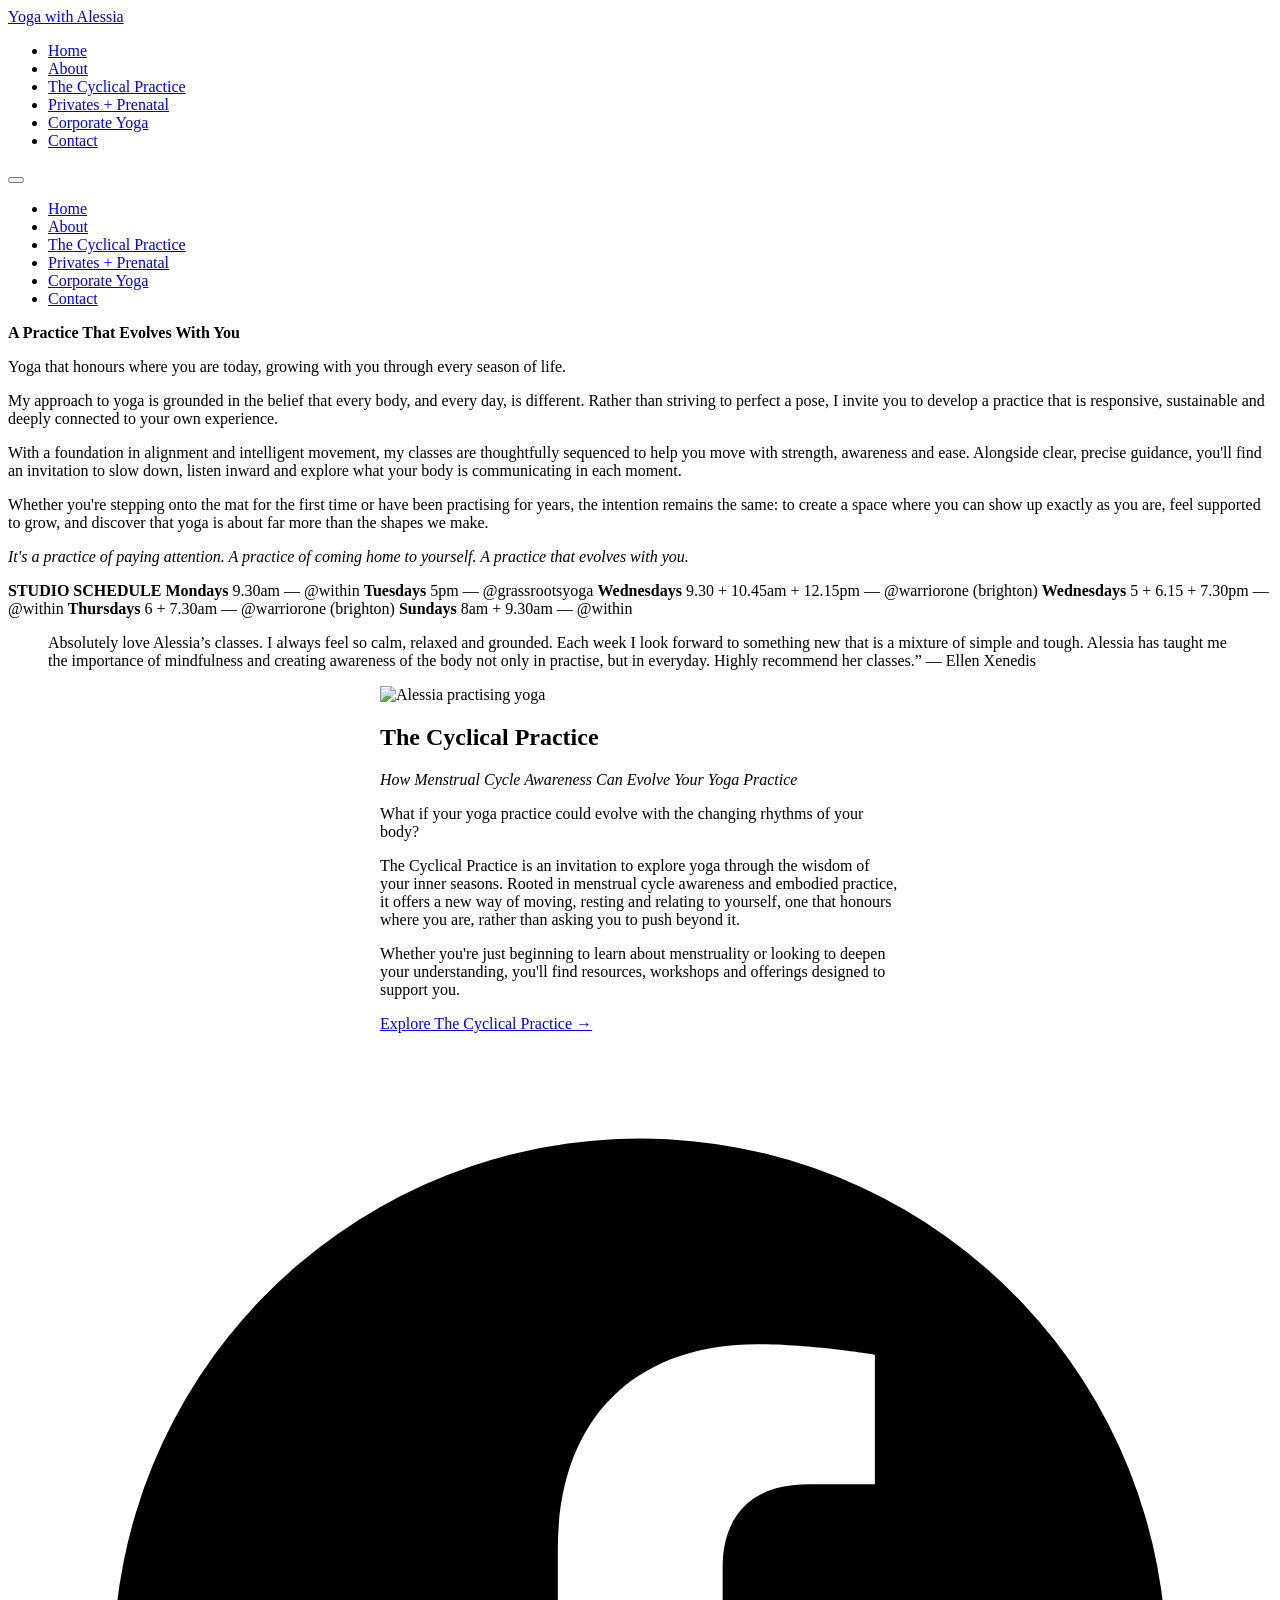
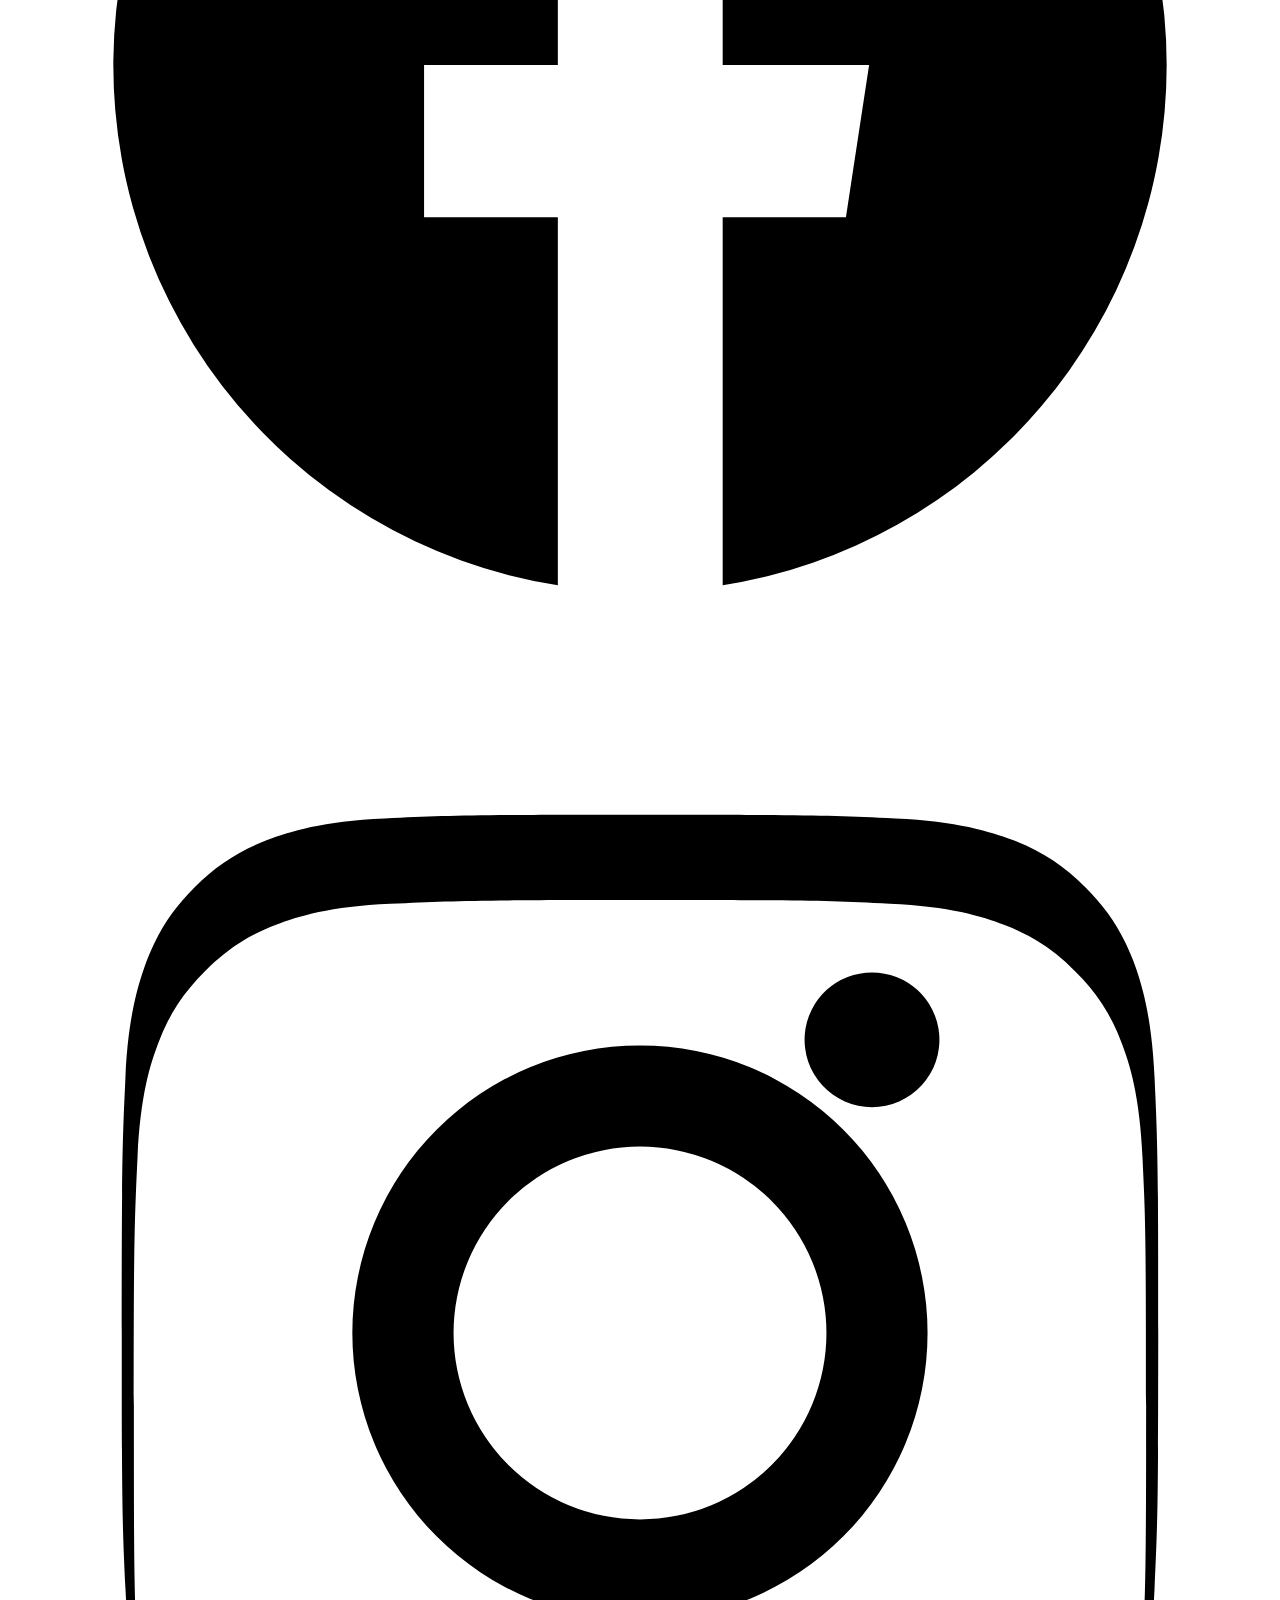
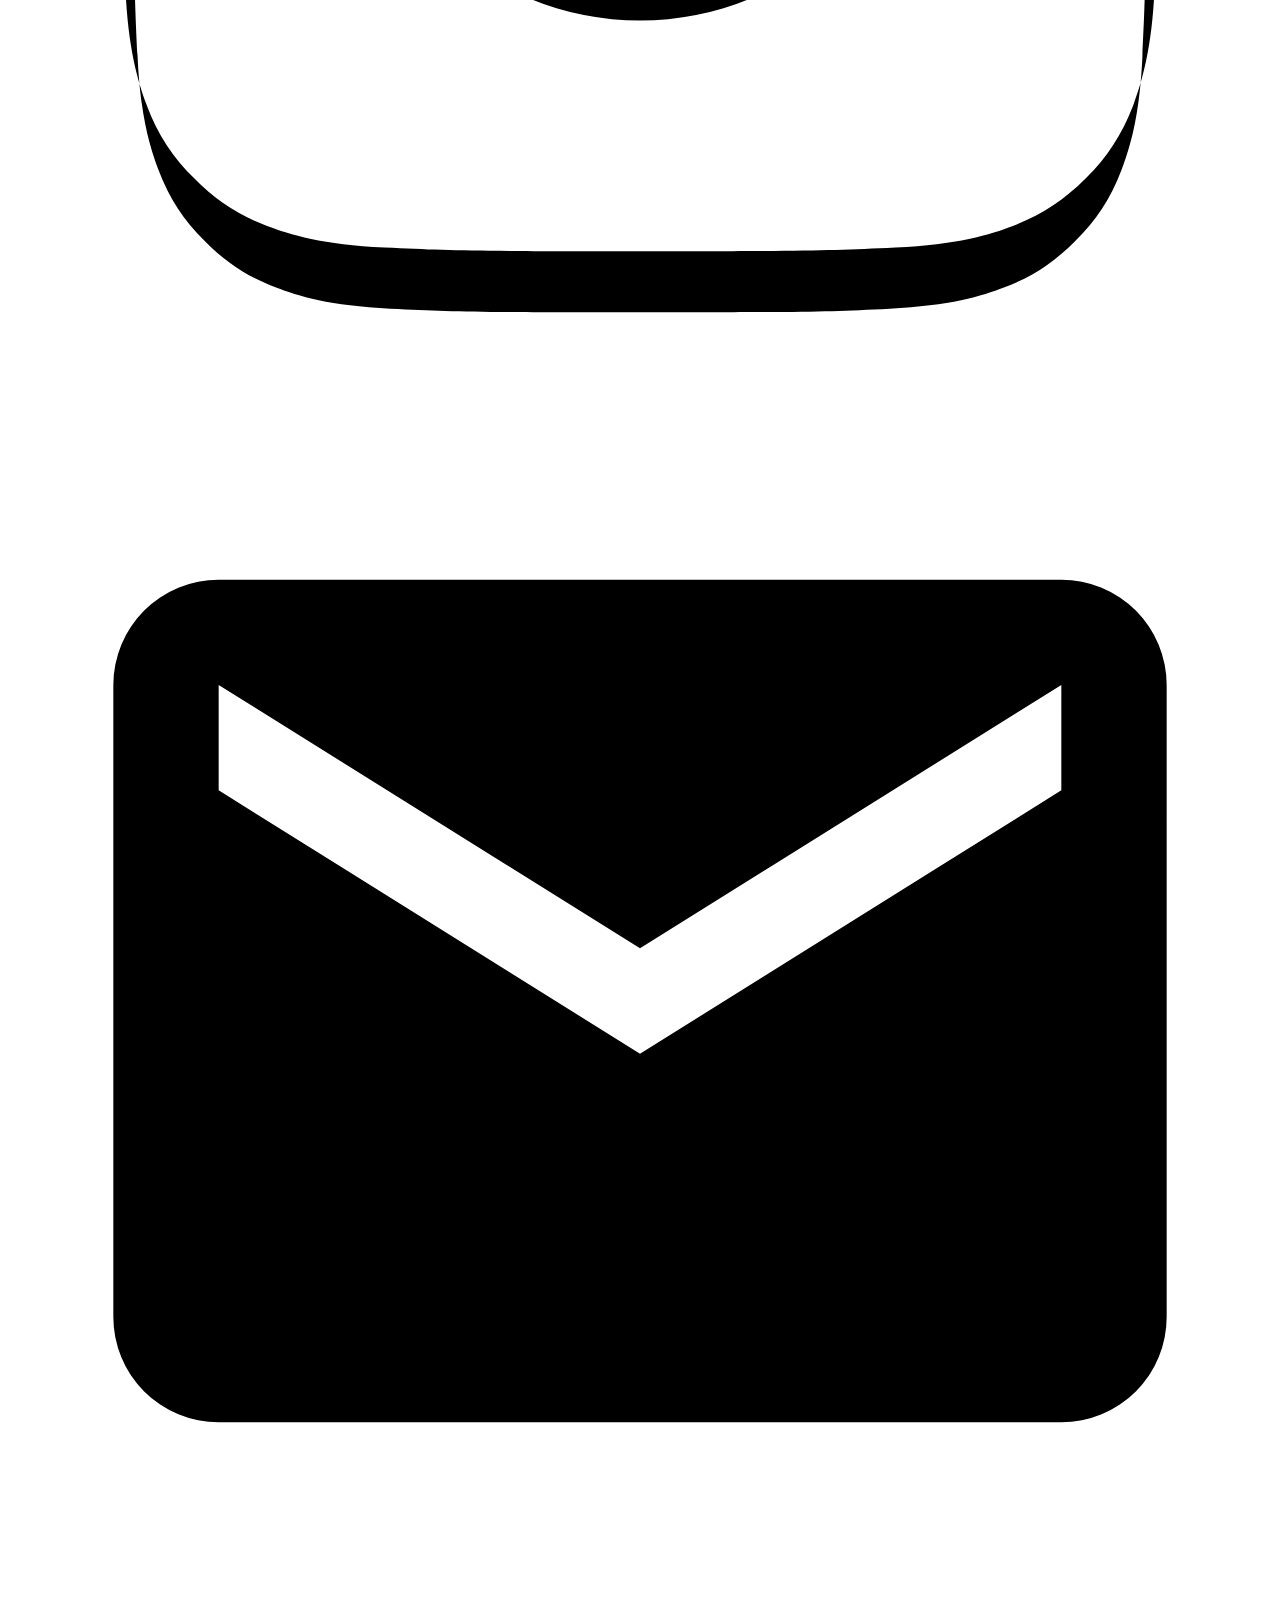
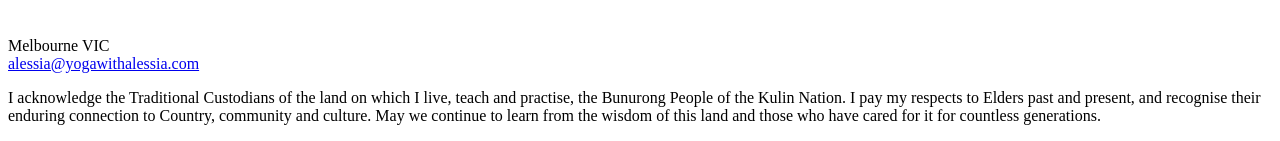
==== index.html @ 1c4454b9 "Update content: menstruality positioning, Cyclical Practice page, land acknowledgment" ====
<!DOCTYPE html>
<html lang="en">
<head>
<meta charset="UTF-8">
<meta name="viewport" content="width=device-width, initial-scale=1.0">
<title>Yoga with Alessia | Yoga Teacher &amp; Menstruality Mentor | Melbourne</title>
<meta name="description" content="Explore Vinyasa, Yin and The Cyclical Practice, helping you cultivate a sustainable, embodied yoga practice that honours where you are today and evolves with every season of life.">
<meta name="keywords" content="yoga melbourne, yoga teacher, menstruality mentor, cyclical practice, yin yoga, vinyasa yoga, menstrual cycle awareness">

<meta property="og:site_name" content="Yoga with Alessia">
<meta property="og:title" content="Yoga Teacher &amp; Menstruality Mentor | Melbourne">
<meta property="og:description" content="Explore Vinyasa, Yin and The Cyclical Practice, helping you cultivate a sustainable, embodied yoga practice that honours where you are today and evolves with every season of life.">
<meta property="og:type" content="website">

<link rel="preconnect" href="https://fonts.googleapis.com">
<link rel="preconnect" href="https://fonts.gstatic.com" crossorigin>
<link href="https://fonts.googleapis.com/css2?family=Catamaran:wght@400;700&family=Crimson+Text:ital,wght@0,400;0,600;1,400&display=swap" rel="stylesheet">

<link rel="stylesheet" href="assets/styles.css">
</head>
<body>

  <header class="site-header">
    <a href="index.html" class="site-title">Yoga with Alessia</a>

    <nav class="nav-desktop" aria-label="Primary">
      <ul>
        <li><a href="index.html">Home</a></li>
        <li><a href="about.html">About</a></li>
        <li><a href="the-cyclical-practice.html">The Cyclical Practice</a></li>
        <li><a href="privates-prenatal.html">Privates + Prenatal</a></li>
        <li><a href="corporate-yoga.html">Corporate Yoga</a></li>
        <li><a href="contact.html">Contact</a></li>
      </ul>
    </nav>

    <button class="nav-toggle" aria-label="Menu" aria-expanded="false" onclick="var m=document.getElementById('navMobile');var o=m.classList.toggle('open');this.setAttribute('aria-expanded',o);">
      <span></span><span></span><span></span>
    </button>

    <div class="nav-mobile" id="navMobile">
      <ul>
        <li><a href="index.html">Home</a></li>
        <li><a href="about.html">About</a></li>
        <li><a href="the-cyclical-practice.html">The Cyclical Practice</a></li>
        <li><a href="privates-prenatal.html">Privates + Prenatal</a></li>
        <li><a href="corporate-yoga.html">Corporate Yoga</a></li>
        <li><a href="contact.html">Contact</a></li>
      </ul>
    </div>
  </header>

  <div id="top" class="hero"></div>

  <!-- Intro headline -->
  <section class="band beige">
    <div class="container">
      <p class="lead"><strong>A Practice That Evolves With You</strong></p>
      <p class="body center text-soft" style="margin-top:14px;">Yoga that honours where you are today, growing with you through every season of life.</p>
    </div>
  </section>

  <!-- Body + schedule -->
  <section class="band cream">
    <div class="container">
      <p class="body center">My approach to yoga is grounded in the belief that every body, and every day, is different. Rather than striving to perfect a pose, I invite you to develop a practice that is responsive, sustainable and deeply connected to your own experience.</p>
      <p class="body center">With a foundation in alignment and intelligent movement, my classes are thoughtfully sequenced to help you move with strength, awareness and ease. Alongside clear, precise guidance, you'll find an invitation to slow down, listen inward and explore what your body is communicating in each moment.</p>
      <p class="body center">Whether you're stepping onto the mat for the first time or have been practising for years, the intention remains the same: to create a space where you can show up exactly as you are, feel supported to grow, and discover that yoga is about far more than the shapes we make.</p>
      <p class="body center"><em>It's a practice of paying attention. A practice of coming home to yourself. A practice that evolves with you.</em></p>

      <div class="schedule" id="schedule">
        <strong>STUDIO SCHEDULE</strong>
        <span class="slot"><b>Mondays</b> 9.30am — @within</span>
        <span class="slot"><b>Tuesdays</b> 5pm — @grassrootsyoga</span>
        <span class="slot"><b>Wednesdays</b> 9.30 + 10.45am + 12.15pm — @warriorone (brighton)</span>
        <span class="slot"><b>Wednesdays</b> 5 + 6.15 + 7.30pm — @within</span>
        <span class="slot"><b>Thursdays</b> 6 + 7.30am — @warriorone (brighton)</span>
        <span class="slot"><b>Sundays</b> 8am + 9.30am — @within</span>
      </div>
    </div>
  </section>

  <!-- Testimonial -->
  <section class="band cream">
    <div class="container" style="display:flex;justify-content:center;">
      <blockquote class="testimonial">
        Absolutely love Alessia&rsquo;s classes. I always feel so calm, relaxed and grounded. Each week I look forward to something new that is a mixture of simple and tough. Alessia has taught me the importance of mindfulness and creating awareness of the body not only in practise, but in everyday. Highly recommend her classes.&rdquo;
        <span class="who">&mdash; Ellen Xenedis</span>
      </blockquote>
    </div>
  </section>

  <!-- The Cyclical Practice -->
  <section class="band beige" id="classes">
    <div class="container">
      <div class="cards" style="grid-template-columns:1fr;max-width:520px;margin:0 auto;">
        <div class="card">
          <img src="assets/alessia-dfd.jpg" alt="Alessia practising yoga">
          <h2>The Cyclical Practice</h2>
          <p style="font-style:italic;margin-bottom:14px;">How Menstrual Cycle Awareness Can Evolve Your Yoga Practice</p>
          <p>What if your yoga practice could evolve with the changing rhythms of your body?</p>
          <p style="margin-top:14px;">The Cyclical Practice is an invitation to explore yoga through the wisdom of your inner seasons. Rooted in menstrual cycle awareness and embodied practice, it offers a new way of moving, resting and relating to yourself, one that honours where you are, rather than asking you to push beyond it.</p>
          <p style="margin-top:14px;">Whether you're just beginning to learn about menstruality or looking to deepen your understanding, you'll find resources, workshops and offerings designed to support you.</p>
          <a class="btn" href="the-cyclical-practice.html">Explore The Cyclical Practice &rarr;</a>
        </div>
      </div>
    </div>
  </section>

  <!-- Footer / contact -->
  <footer class="footer" id="contact">
    <div class="social">
      <a href="https://www.facebook.com/aleyogabjj" target="_blank" rel="noopener" aria-label="Facebook">
        <svg viewBox="0 0 24 24"><path d="M22 12a10 10 0 1 0-11.56 9.88v-6.99H7.9V12h2.54V9.8c0-2.5 1.49-3.89 3.78-3.89 1.09 0 2.24.2 2.24.2v2.46h-1.26c-1.24 0-1.63.77-1.63 1.56V12h2.78l-.44 2.89h-2.34v6.99A10 10 0 0 0 22 12z"/></svg>
      </a>
      <a href="https://instagram.com/aleyogabjj/" target="_blank" rel="noopener" aria-label="Instagram">
        <svg viewBox="0 0 24 24"><path d="M12 2.16c3.2 0 3.58.01 4.85.07 1.17.05 1.8.25 2.23.41.56.22.96.48 1.38.9.42.42.68.82.9 1.38.16.42.36 1.06.41 2.23.06 1.27.07 1.65.07 4.85s-.01 3.58-.07 4.85c-.05 1.17-.25 1.8-.41 2.23-.22.56-.48.96-.9 1.38-.42.42-.82.68-1.38.9-.42.16-1.06.36-2.23.41-1.27.06-1.65.07-4.85.07s-3.58-.01-4.85-.07c-1.17-.05-1.8-.25-2.23-.41a3.7 3.7 0 0 1-1.38-.9 3.7 3.7 0 0 1-.9-1.38c-.16-.42-.36-1.06-.41-2.23C2.17 15.58 2.16 15.2 2.16 12s.01-3.58.07-4.85c.05-1.17.25-1.8.41-2.23.22-.56.48-.96.9-1.38.42-.42.82-.68 1.38-.9.42-.16 1.06-.36 2.23-.41C8.42 2.17 8.8 2.16 12 2.16zm0 1.62c-3.15 0-3.5.01-4.74.07-1.14.05-1.76.24-2.17.4-.55.21-.94.47-1.35.88-.41.41-.67.8-.88 1.35-.16.41-.35 1.03-.4 2.17-.06 1.24-.07 1.59-.07 4.74s.01 3.5.07 4.74c.05 1.14.24 1.76.4 2.17.21.55.47.94.88 1.35.41.41.8.67 1.35.88.41.16 1.03.35 2.17.4 1.24.06 1.59.07 4.74.07s3.5-.01 4.74-.07c1.14-.05 1.76-.24 2.17-.4.55-.21.94-.47 1.35-.88.41-.41.67-.8.88-1.35.16-.41.35-1.03.4-2.17.06-1.24.07-1.59.07-4.74s-.01-3.5-.07-4.74c-.05-1.14-.24-1.76-.4-2.17a3.6 3.6 0 0 0-.88-1.35 3.6 3.6 0 0 0-1.35-.88c-.41-.16-1.03-.35-2.17-.4-1.24-.06-1.59-.07-4.74-.07zm0 2.76a5.46 5.46 0 1 0 0 10.92 5.46 5.46 0 0 0 0-10.92zm0 9a3.54 3.54 0 1 1 0-7.08 3.54 3.54 0 0 1 0 7.08zm5.68-9.22a1.28 1.28 0 1 1-2.55 0 1.28 1.28 0 0 1 2.55 0z"/></svg>
      </a>
      <a href="mailto:alessia@yogawithalessia.com" aria-label="Email">
        <svg viewBox="0 0 24 24"><path d="M20 4H4a2 2 0 0 0-2 2v12a2 2 0 0 0 2 2h16a2 2 0 0 0 2-2V6a2 2 0 0 0-2-2zm0 4-8 5-8-5V6l8 5 8-5z"/></svg>
      </a>
    </div>
    <div class="place">
      Melbourne VIC<br>
      <a href="mailto:alessia@yogawithalessia.com">alessia@yogawithalessia.com</a>
    </div>
    <p class="acknowledgment">I acknowledge the Traditional Custodians of the land on which I live, teach and practise, the Bunurong People of the Kulin Nation. I pay my respects to Elders past and present, and recognise their enduring connection to Country, community and culture. May we continue to learn from the wisdom of this land and those who have cared for it for countless generations.</p>
  </footer>

  <script>
    // Renders the studio schedule from assets/schedule.json (edited via the CMS).
    // If the file can't be loaded, the static fallback inside #schedule stays visible.
    (function () {
      function esc(s) {
        return String(s == null ? "" : s)
          .replace(/&/g, "&amp;").replace(/</g, "&lt;").replace(/>/g, "&gt;");
      }
      fetch("assets/schedule.json", { cache: "no-store" })
        .then(function (r) { return r.json(); })
        .then(function (d) {
          var el = document.getElementById("schedule");
          if (!el || !d || !Array.isArray(d.slots)) return;
          var html = "<strong>" + esc(d.title || "STUDIO SCHEDULE") + "</strong>";
          d.slots.forEach(function (s) {
            html += '<span class="slot"><b>' + esc(s.day) + "</b> " +
                    esc(s.time) + " — " + esc(s.studio) + "</span>";
          });
          el.innerHTML = html;
        })
        .catch(function () { /* keep the static fallback */ });
    })();
  </script>
</body>
</html>
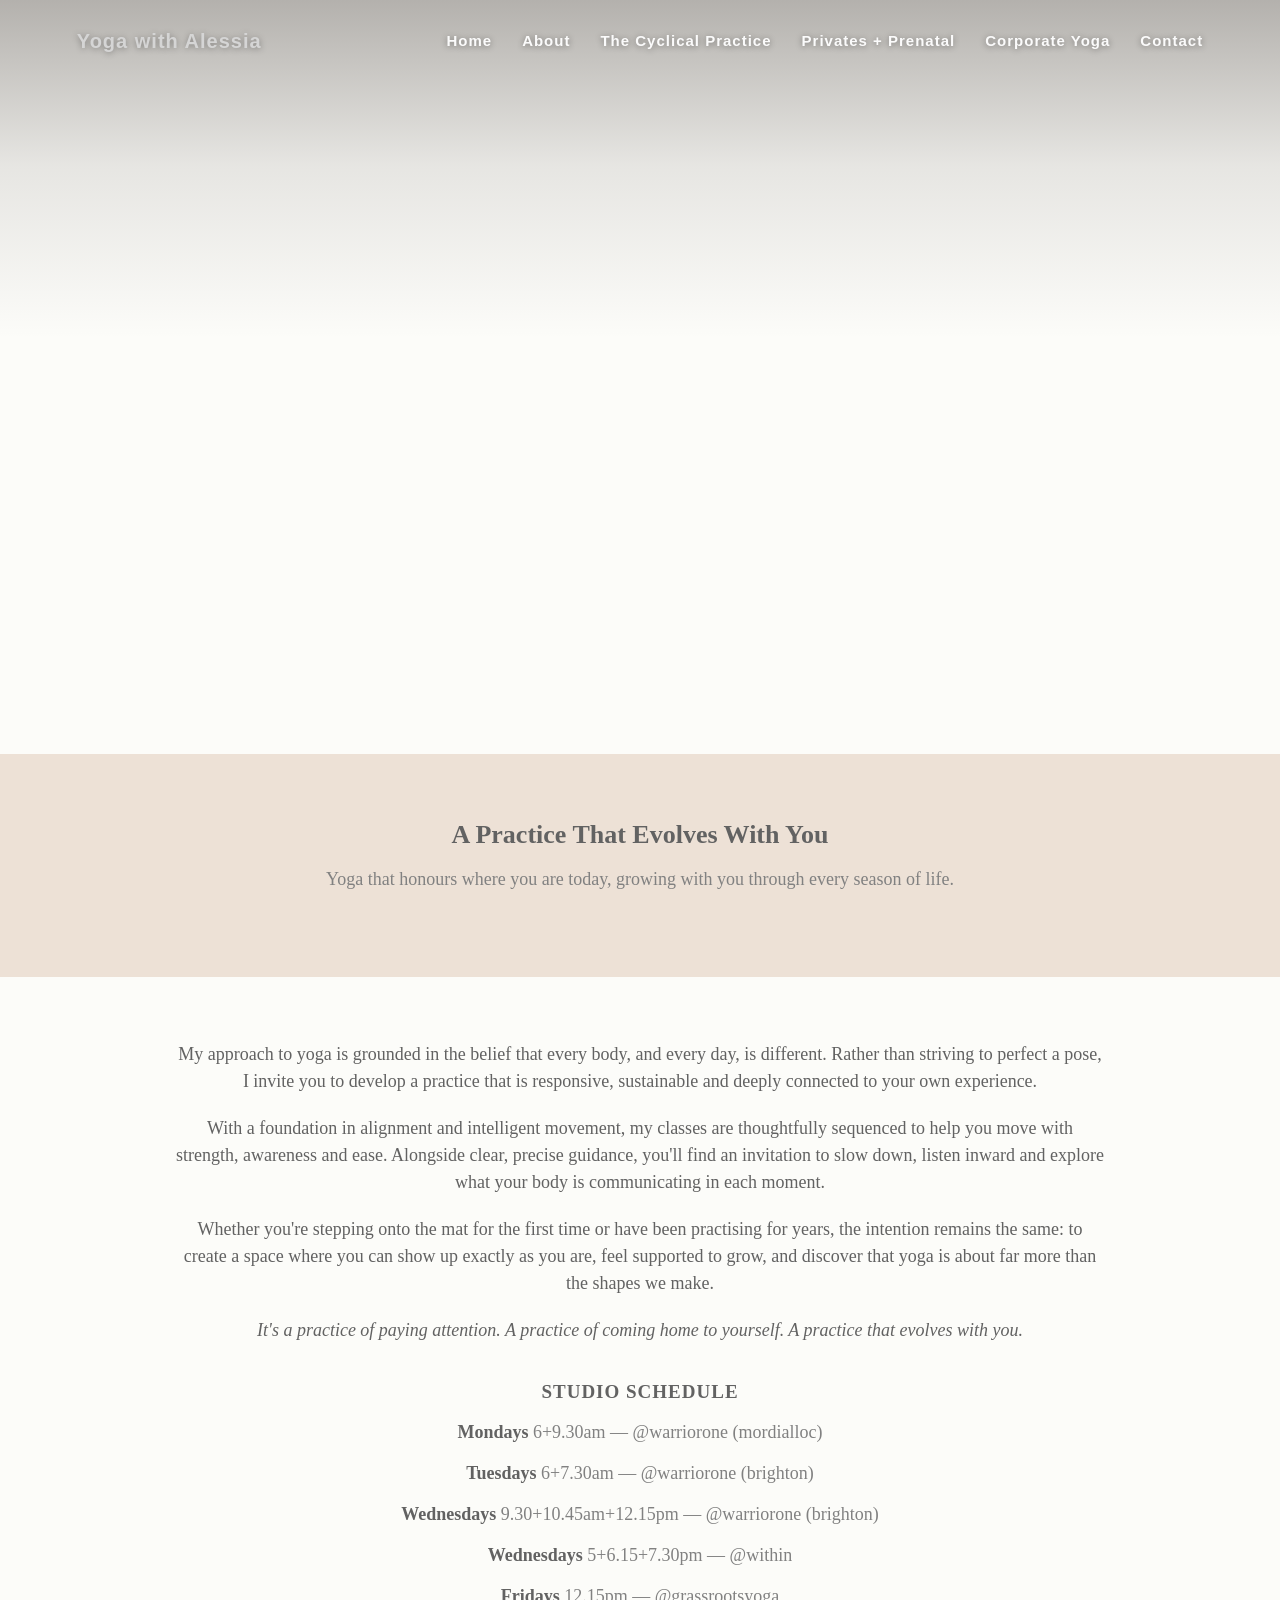
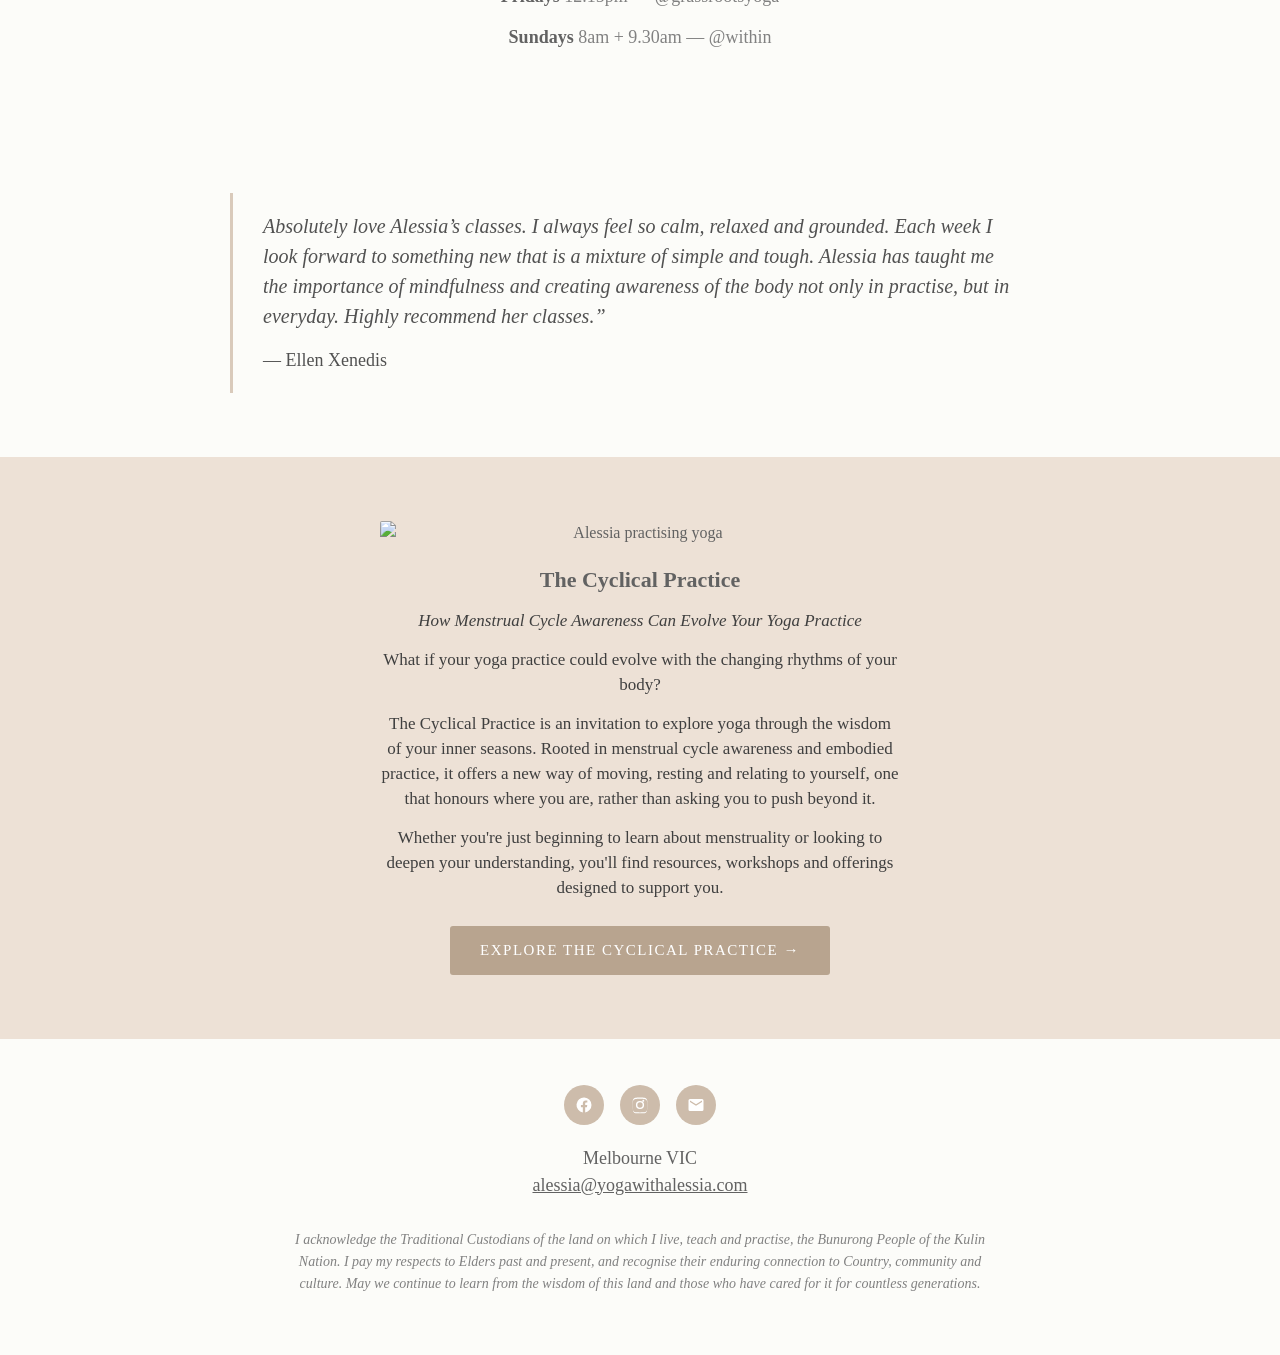
==== commit 49dac50a: "Add files via upload" ====
--- a/index.html
+++ b/index.html
@@ -150,5 +150,25 @@
         .catch(function () { /* keep the static fallback */ });
     })();
   </script>
+  <script>
+    // Renders the hero photo from assets/hero.json (edited via the CMS).
+    // If the file can't load, the CSS default (assets/hero.jpg) stays visible.
+    // NOTE: gradient below mirrors .hero in assets/styles.css — keep in sync.
+    (function () {
+      fetch("assets/hero.json", { cache: "no-store" })
+        .then(function (r) { return r.json(); })
+        .then(function (d) {
+          var el = document.querySelector(".hero");
+          if (!el || !d || !d.src) return;
+          var src = String(d.src).replace(/["'()\s]/g, "");
+          el.style.backgroundImage =
+            "linear-gradient(180deg,rgba(40,32,26,.34) 0%,rgba(40,32,26,.10) 22%,rgba(40,32,26,0) 45%), url(" + src + ")";
+          var h = /^\d{1,3}%$/.test(d.focus_h || "") ? d.focus_h : "50%";
+          var v = /^\d{1,3}%$/.test(d.focus_v || "") ? d.focus_v : "30%";
+          el.style.backgroundPosition = h + " " + v;
+        })
+        .catch(function () { /* keep CSS fallback */ });
+    })();
+  </script>
 </body>
 </html>
--- a/assets/styles.css
+++ b/assets/styles.css
@@ -0,0 +1,434 @@
+  :root{
+    --beige:#ede1d6;
+    --cream:#fcfcf9;
+    --text:#626262;
+    --text-soft:#818181;
+    --text-grey:#515151;
+    --text-card:#3f3f3f;
+    --title:#d5d5d5;
+    --rule:#d9cabb;
+  }
+
+  *{box-sizing:border-box;}
+  html{scroll-behavior:smooth;}
+  body{
+    margin:0;
+    font-family:"Crimson Text",Georgia,serif;
+    color:var(--text);
+    background:var(--cream);
+    line-height:1.5;
+    -webkit-font-smoothing:antialiased;
+  }
+  a{color:inherit;}
+
+  /* ---------- Header / nav (overlays hero) ---------- */
+  .site-header{
+    position:absolute;
+    top:0;left:0;right:0;z-index:20;
+    display:flex;
+    align-items:center;
+    justify-content:space-between;
+    padding:26px 6vw;
+  }
+  .site-title{
+    font-family:"Catamaran",sans-serif;
+    font-weight:700;
+    font-size:20px;
+    letter-spacing:1px;
+    color:var(--title);
+    text-shadow:0 1px 6px rgba(0,0,0,.35);
+    text-decoration:none;
+  }
+  .nav-desktop ul{
+    list-style:none;
+    margin:0;padding:0;
+    display:flex;
+    gap:30px;
+  }
+  .nav-desktop a{
+    font-family:"Catamaran",sans-serif;
+    font-weight:700;
+    font-size:15px;
+    letter-spacing:1px;
+    color:#fff;
+    text-decoration:none;
+    text-shadow:0 1px 6px rgba(0,0,0,.4);
+    opacity:.95;
+    transition:opacity .2s;
+  }
+  .nav-desktop a:hover{opacity:.65;}
+
+  .nav-toggle{display:none;background:none;border:0;cursor:pointer;padding:8px;}
+  .nav-toggle span{display:block;width:26px;height:2px;background:#fff;margin:5px 0;box-shadow:0 1px 4px rgba(0,0,0,.4);}
+
+  .nav-mobile{
+    display:none;
+    position:absolute;
+    top:100%;right:6vw;
+    background:rgba(42,42,42,.96);
+    border-radius:6px;
+    padding:10px 0;
+    min-width:210px;
+  }
+  .nav-mobile.open{display:block;}
+  .nav-mobile ul{list-style:none;margin:0;padding:0;}
+  .nav-mobile a{
+    display:block;
+    font-family:"Catamaran",sans-serif;
+    font-weight:700;
+    font-size:15px;
+    letter-spacing:1px;
+    color:#fff;
+    text-decoration:none;
+    padding:11px 22px;
+  }
+  .nav-mobile a:hover{background:rgba(255,255,255,.08);}
+
+  /* ---------- Hero ---------- */
+  .hero{
+    position:relative;
+    min-height:754px;
+    background-image:
+      linear-gradient(180deg,rgba(40,32,26,.34) 0%,rgba(40,32,26,.10) 22%,rgba(40,32,26,0) 45%),
+      url(hero.jpg);
+    background-size:cover;
+    background-position:50% 50%;
+    background-repeat:no-repeat;
+  }
+
+  /* ---------- Sections ---------- */
+  section{padding:0;}
+  .band{padding:64px 0;}
+  .band.beige{background:var(--beige);}
+  .band.cream{background:var(--cream);}
+  .container{
+    max-width:980px;
+    margin:0 auto;
+    padding:0 24px;
+  }
+  .center{text-align:center;}
+
+  .lead{
+    font-size:26px;
+    line-height:34px;
+    color:var(--text);
+    text-align:center;
+    margin:0;
+  }
+
+  p.body, .body{
+    font-size:18px;
+    line-height:27px;
+    margin:0 0 20px;
+  }
+  .text-soft{color:var(--text-soft);}
+
+  h2.title{
+    font-size:24px;
+    line-height:30px;
+    font-weight:600;
+    color:var(--text);
+    margin:0 0 18px;
+    letter-spacing:.5px;
+  }
+
+  /* Schedule */
+  .schedule{
+    text-align:center;
+    font-size:18px;
+    line-height:27px;
+    color:var(--text-soft);
+    margin:34px 0 0;
+  }
+  .schedule strong{
+    display:block;
+    color:var(--text);
+    letter-spacing:1px;
+    margin-bottom:14px;
+    font-size:19px;
+  }
+  .schedule .slot{display:block;margin-bottom:14px;}
+  .schedule .slot b{font-weight:600;color:var(--text);}
+
+  /* Qualifications */
+  .quals{font-size:18px;line-height:27px;color:var(--text);}
+  .quals h3{
+    font-size:18px;
+    font-weight:600;
+    margin:22px 0 4px;
+    color:var(--text);
+  }
+  .quals h3:first-child{margin-top:0;}
+  .quals ul{margin:6px 0 0;padding-left:22px;}
+  .quals li{margin:3px 0;}
+
+  /* Buttons */
+  .btn{
+    display:inline-block;
+    font-family:"Crimson Text",serif;
+    font-size:15px;
+    letter-spacing:1.5px;
+    text-transform:uppercase;
+    color:#fff;
+    background:#b8a48f;
+    border:0;
+    padding:13px 30px;
+    border-radius:3px;
+    text-decoration:none;
+    margin-top:26px;
+    transition:background .2s;
+  }
+  .btn:hover{background:#a48e76;}
+  .btn-wrap{text-align:center;}
+
+  /* Testimonial */
+  blockquote.testimonial{
+    margin:0;
+    padding:18px 30px;
+    border-left:3px solid var(--rule);
+    font-size:20px;
+    line-height:30px;
+    font-style:italic;
+    color:var(--text-grey);
+    max-width:820px;
+  }
+  blockquote.testimonial .who{
+    display:block;
+    margin-top:14px;
+    font-style:normal;
+    font-size:18px;
+  }
+
+  /* Three cards */
+  .cards{
+    display:grid;
+    grid-template-columns:repeat(3,1fr);
+    gap:34px;
+  }
+  .card{text-align:center;}
+  .card img{
+    width:100%;
+    height:auto;
+    display:block;
+    border-radius:2px;
+    margin-bottom:18px;
+  }
+  .card h2{
+    font-size:22px;
+    font-weight:600;
+    color:var(--text);
+    margin:0 0 12px;
+  }
+  .card p{
+    font-size:17px;
+    line-height:25px;
+    color:var(--text-card);
+    margin:0;
+  }
+
+  /* Footer */
+  .footer{
+    background:var(--cream);
+    text-align:center;
+    padding:46px 24px 60px;
+  }
+  .social{
+    display:flex;
+    justify-content:center;
+    gap:16px;
+    margin-bottom:20px;
+  }
+  .social a{
+    width:40px;height:40px;
+    border-radius:50%;
+    background:#cdbcab;
+    display:flex;align-items:center;justify-content:center;
+    color:#fff;
+    text-decoration:none;
+    transition:background .2s;
+  }
+  .social a:hover{background:#b8a48f;}
+  .social svg{width:18px;height:18px;fill:currentColor;}
+  .footer .place{
+    font-size:18px;
+    line-height:27px;
+    color:var(--text);
+  }
+  .footer .place a{color:var(--text);}
+
+  /* Missing-image note (remove once hero is restored) */
+  .hero-note{
+    position:absolute;
+    left:50%;bottom:26px;
+    transform:translateX(-50%);
+    background:rgba(255,255,255,.82);
+    color:#6b5a48;
+    font-family:"Catamaran",sans-serif;
+    font-size:12px;
+    letter-spacing:.4px;
+    padding:7px 14px;
+    border-radius:20px;
+    z-index:5;
+  }
+
+  /* ---------- Responsive ---------- */
+  @media (max-width:860px){
+    .cards{grid-template-columns:1fr;gap:46px;max-width:430px;margin:0 auto;}
+    .lead{font-size:23px;line-height:31px;}
+  }
+  @media (max-width:680px){
+    .nav-desktop{display:none;}
+    .nav-toggle{display:block;}
+    .hero{min-height:520px;background-position:70% 18%;}
+    .band{padding:50px 0;}
+  }
+
+  /* ============ Shared sub-page components ============ */
+
+  /* Sub-page banner (header photo not captured in archive — warm placeholder) */
+  .page-banner{
+    position:relative;
+    min-height:360px;
+    display:flex;
+    align-items:center;
+    justify-content:center;
+    text-align:center;
+    background-image:
+      linear-gradient(180deg,rgba(40,32,26,.34) 0%,rgba(40,32,26,.12) 30%,rgba(40,32,26,.18) 100%),
+      radial-gradient(120% 120% at 50% 30%,#cdb9a6 0%,#b79e87 50%,#9c8369 100%);
+    background-size:cover;
+    background-position:50% 50%;
+  }
+  .page-banner h1{
+    font-family:"Catamaran",sans-serif;
+    font-weight:700;
+    letter-spacing:1px;
+    color:#fff;
+    font-size:34px;
+    margin:0;
+    padding:90px 24px 0;
+    text-shadow:0 2px 10px rgba(0,0,0,.35);
+  }
+  @media (max-width:680px){
+    .page-banner{min-height:280px;}
+    .page-banner h1{font-size:26px;}
+  }
+
+  /* Generic single image inside a band */
+  .band-img{display:block;max-width:100%;height:auto;margin:8px auto 0;border-radius:2px;}
+  .band-img.framed{max-width:560px;}
+
+  /* Intro line used at top of sub-pages */
+  .intro-line{
+    font-size:24px;
+    line-height:32px;
+    text-align:center;
+    color:var(--text);
+    margin:0;
+  }
+
+  /* Rates / info blocks */
+  .info-block{font-size:18px;line-height:28px;color:var(--text);}
+  .info-block h2.title{margin-top:0;}
+  .rate-line{font-size:18px;line-height:30px;color:var(--text);text-align:center;}
+  .rate-line strong{color:var(--text);}
+  .note{font-size:15px;color:var(--text-soft);font-style:italic;}
+
+  /* Testimonials list (multiple quotes stacked) */
+  .quotes{display:flex;flex-direction:column;gap:26px;max-width:760px;margin:0 auto;}
+  .quotes blockquote{
+    margin:0;padding:16px 26px;
+    border-left:3px solid var(--rule);
+    font-size:18px;line-height:28px;font-style:italic;color:var(--text-grey);
+  }
+  .quotes blockquote .who{display:block;margin-top:10px;font-style:normal;font-size:16px;color:var(--text-soft);}
+
+  /* Masonry-ish gallery */
+  .gallery{
+    column-count:3;
+    column-gap:14px;
+    max-width:1000px;
+    margin:0 auto;
+  }
+  .gallery img{
+    width:100%;
+    display:block;
+    margin:0 0 14px;
+    border-radius:2px;
+    break-inside:avoid;
+  }
+  @media (max-width:820px){.gallery{column-count:2;}}
+  @media (max-width:520px){.gallery{column-count:1;max-width:420px;}}
+
+  /* Client logos */
+  .logos{
+    display:flex;flex-wrap:wrap;align-items:center;justify-content:center;
+    gap:46px;margin-top:24px;
+  }
+  .logos img{height:64px;width:auto;opacity:.78;filter:grayscale(100%);transition:opacity .2s,filter .2s;}
+  .logos img:hover{opacity:1;filter:grayscale(0);}
+
+  /* Contact form */
+  .form{max-width:560px;margin:0 auto;text-align:left;}
+  .form label{
+    display:block;
+    font-family:"Catamaran",sans-serif;
+    font-size:13px;letter-spacing:1px;text-transform:uppercase;
+    color:var(--text-soft);
+    margin:18px 0 6px;
+  }
+  .form input,.form textarea{
+    width:100%;
+    font-family:"Crimson Text",serif;
+    font-size:17px;
+    color:var(--text);
+    background:#fff;
+    border:1px solid #ddd2c5;
+    border-radius:3px;
+    padding:12px 14px;
+  }
+  .form textarea{min-height:150px;resize:vertical;}
+  .form input:focus,.form textarea:focus{outline:none;border-color:#b8a48f;}
+  .form .btn{border:0;cursor:pointer;margin-top:24px;}
+  .form-status{text-align:center;margin-top:16px;color:var(--text);font-style:italic;}
+
+  /* Two-column info layout */
+  .two-col{
+    display:grid;grid-template-columns:1fr 1fr;gap:40px;align-items:center;
+    max-width:960px;margin:0 auto;
+  }
+  @media (max-width:760px){.two-col{grid-template-columns:1fr;gap:26px;}}
+
+  /* ============ Per-page banner photos ============ */
+  .page-banner.has-photo{
+    background-image:
+      linear-gradient(180deg,rgba(40,32,26,.42) 0%,rgba(40,32,26,.14) 32%,rgba(40,32,26,.22) 100%),
+      var(--banner-img);
+    background-size:cover;
+  }
+  .banner-about   {--banner-img:url(banner-about.jpg);   background-position:50% 32%;}
+  .banner-corporate{--banner-img:url(banner-corporate.jpg);background-position:50% 28%;}
+  .banner-private {--banner-img:url(banner-private.jpg); background-position:50% 42%;}
+  .banner-contact {--banner-img:url(banner-contact.jpg); background-position:50% 46%;}
+
+  /* Select dropdowns + radio/checkbox groups in forms */
+  .form select{
+    width:100%;
+    font-family:"Crimson Text",serif;
+    font-size:17px;color:var(--text);background:#fff;
+    border:1px solid #ddd2c5;border-radius:3px;padding:12px 14px;
+  }
+  .form select:focus{outline:none;border-color:#b8a48f;}
+  .form .hint{font-size:14px;color:var(--text-soft);font-style:italic;margin:4px 0 0;}
+  .form .req{color:#b8866f;}
+  .form-intro{font-size:18px;line-height:27px;text-align:center;color:var(--text);max-width:620px;margin:0 auto 8px;}
+
+  /* Land acknowledgment */
+  .acknowledgment{
+    max-width:720px;
+    margin:30px auto 0;
+    font-size:14px;
+    line-height:22px;
+    color:var(--text-soft);
+    font-style:italic;
+  }
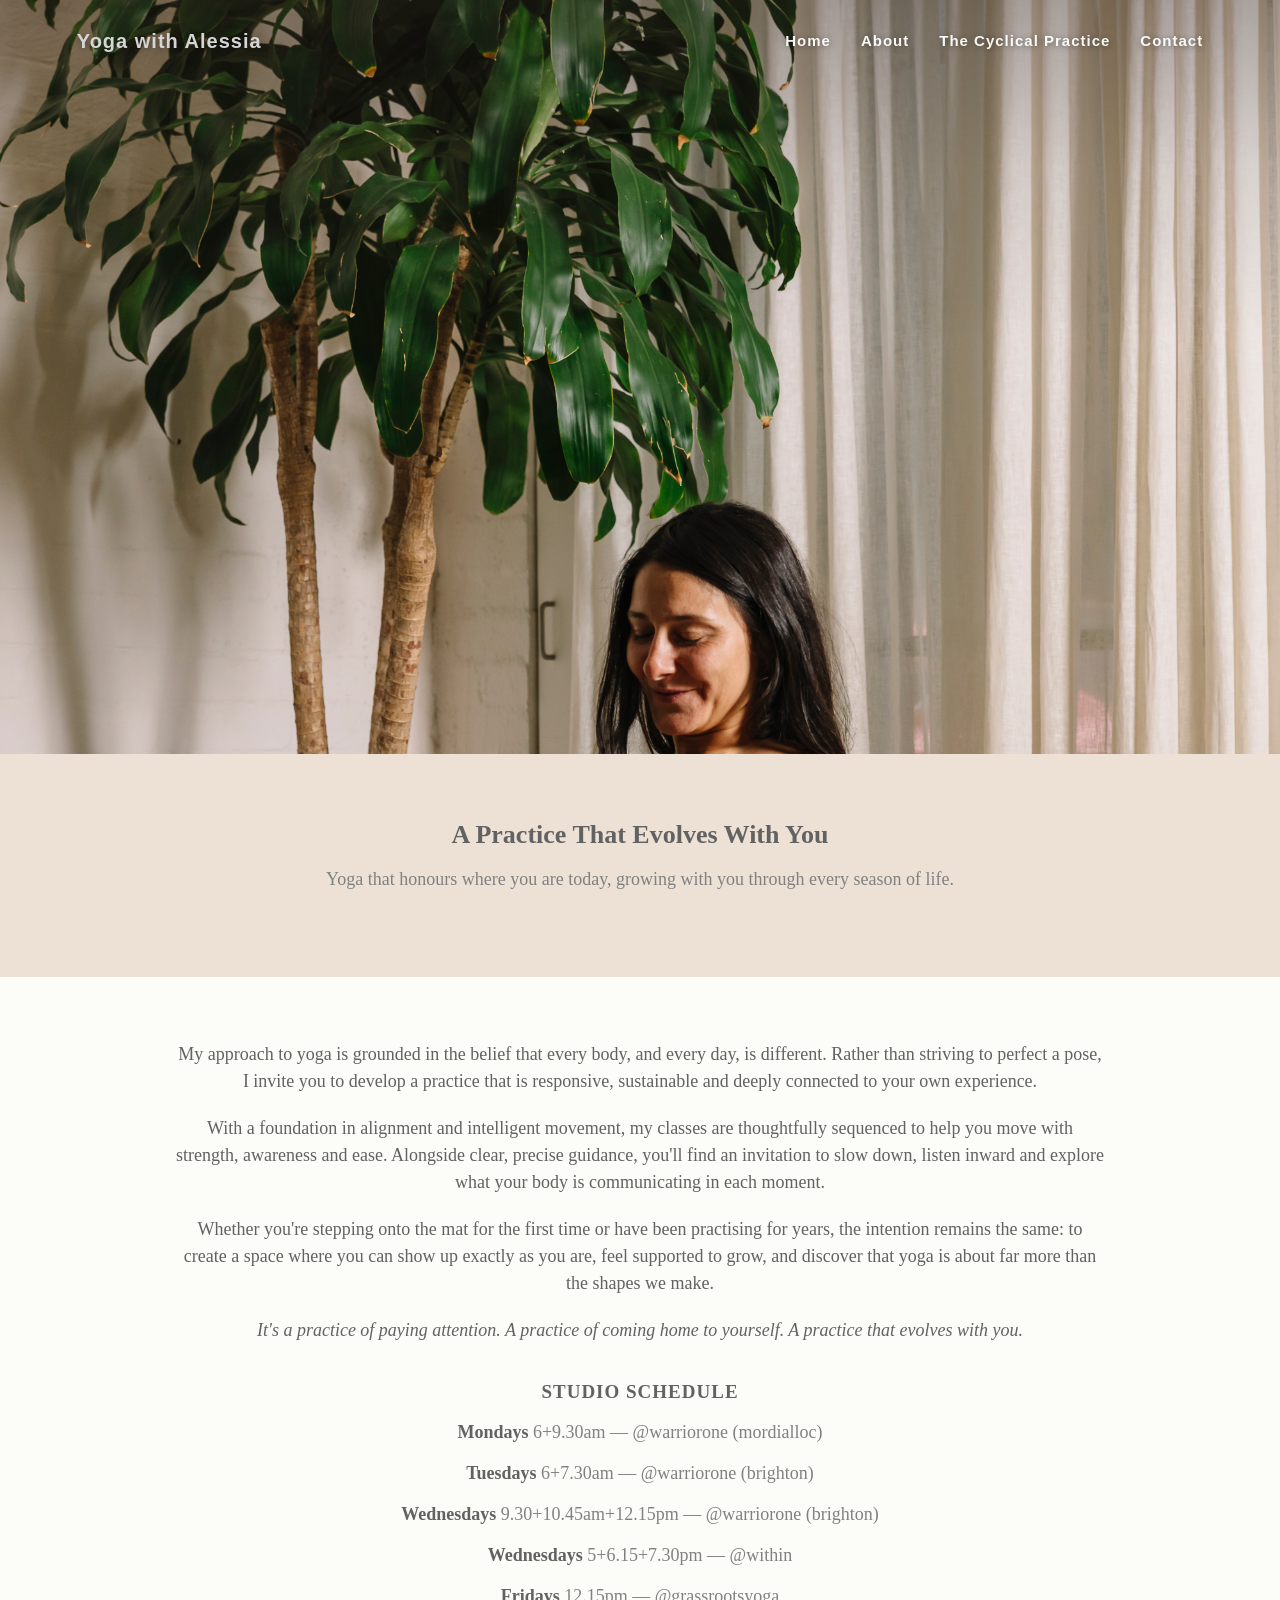
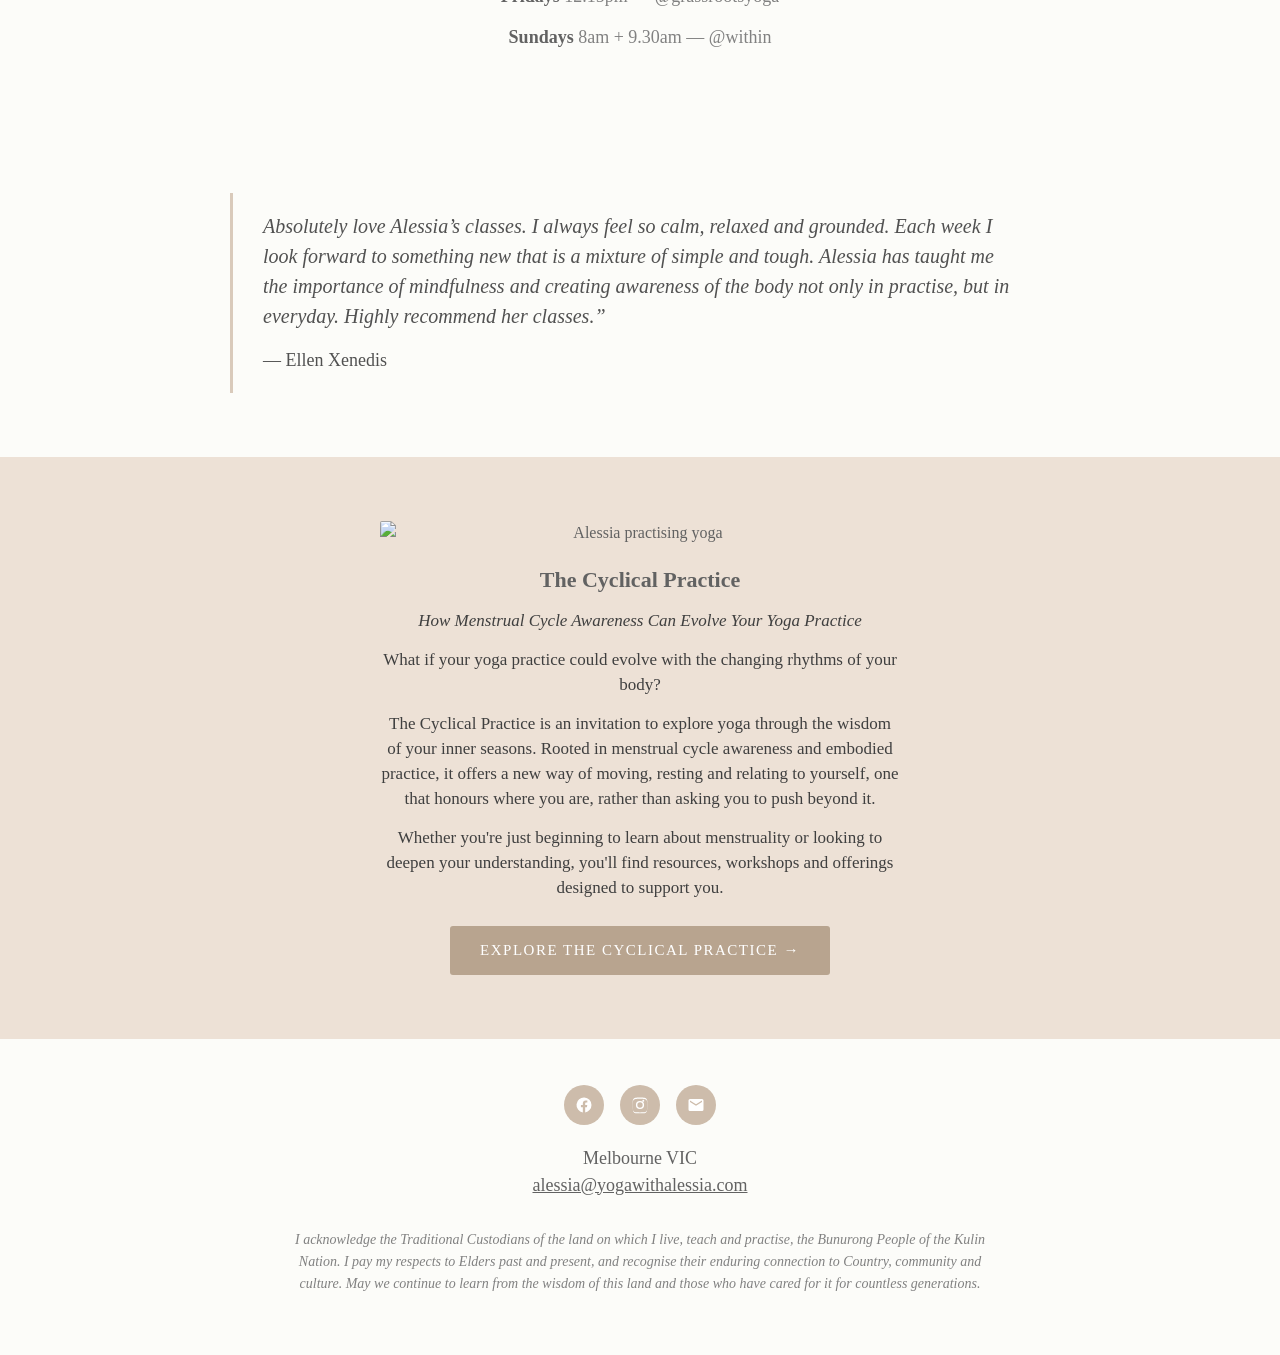
==== commit 2f242b14: "Update index.html" ====
--- a/index.html
+++ b/index.html
@@ -28,8 +28,6 @@
         <li><a href="index.html">Home</a></li>
         <li><a href="about.html">About</a></li>
         <li><a href="the-cyclical-practice.html">The Cyclical Practice</a></li>
-        <li><a href="privates-prenatal.html">Privates + Prenatal</a></li>
-        <li><a href="corporate-yoga.html">Corporate Yoga</a></li>
         <li><a href="contact.html">Contact</a></li>
       </ul>
     </nav>
@@ -43,8 +41,6 @@
         <li><a href="index.html">Home</a></li>
         <li><a href="about.html">About</a></li>
         <li><a href="the-cyclical-practice.html">The Cyclical Practice</a></li>
-        <li><a href="privates-prenatal.html">Privates + Prenatal</a></li>
-        <li><a href="corporate-yoga.html">Corporate Yoga</a></li>
         <li><a href="contact.html">Contact</a></li>
       </ul>
     </div>
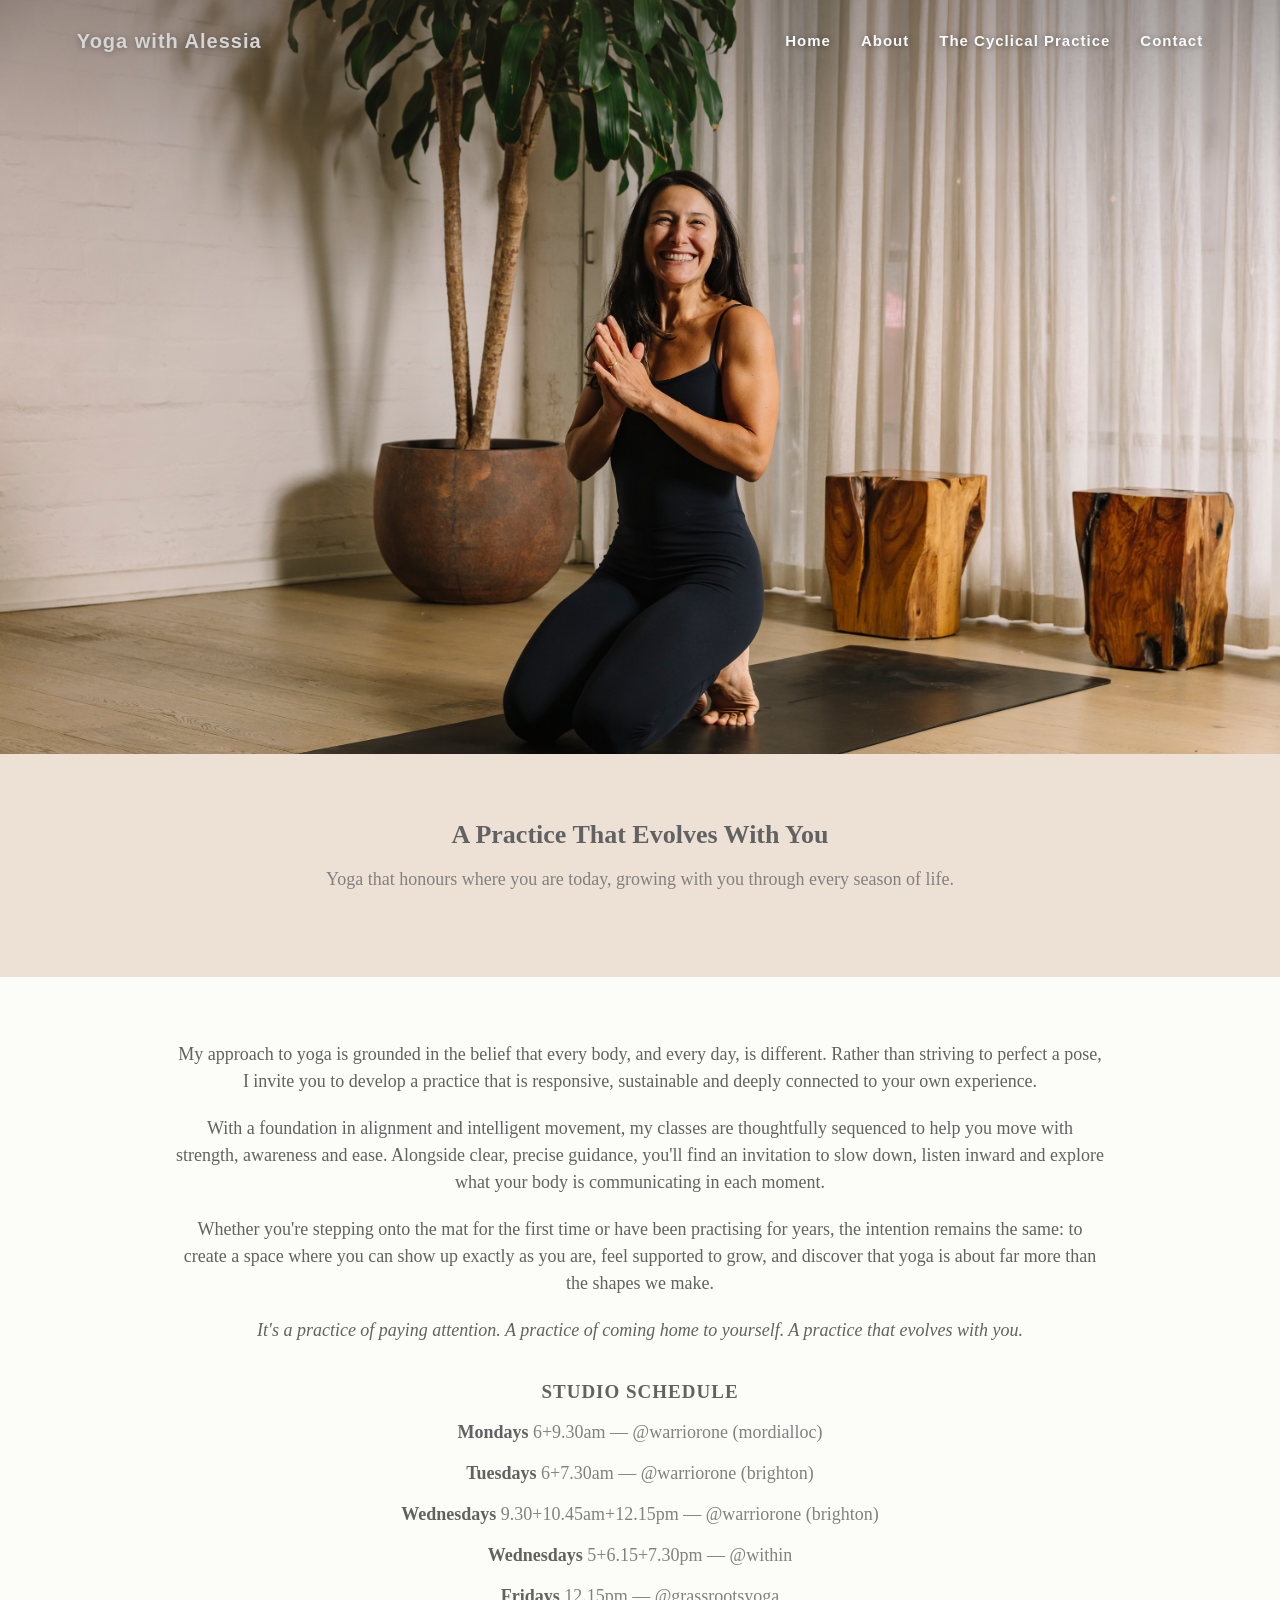
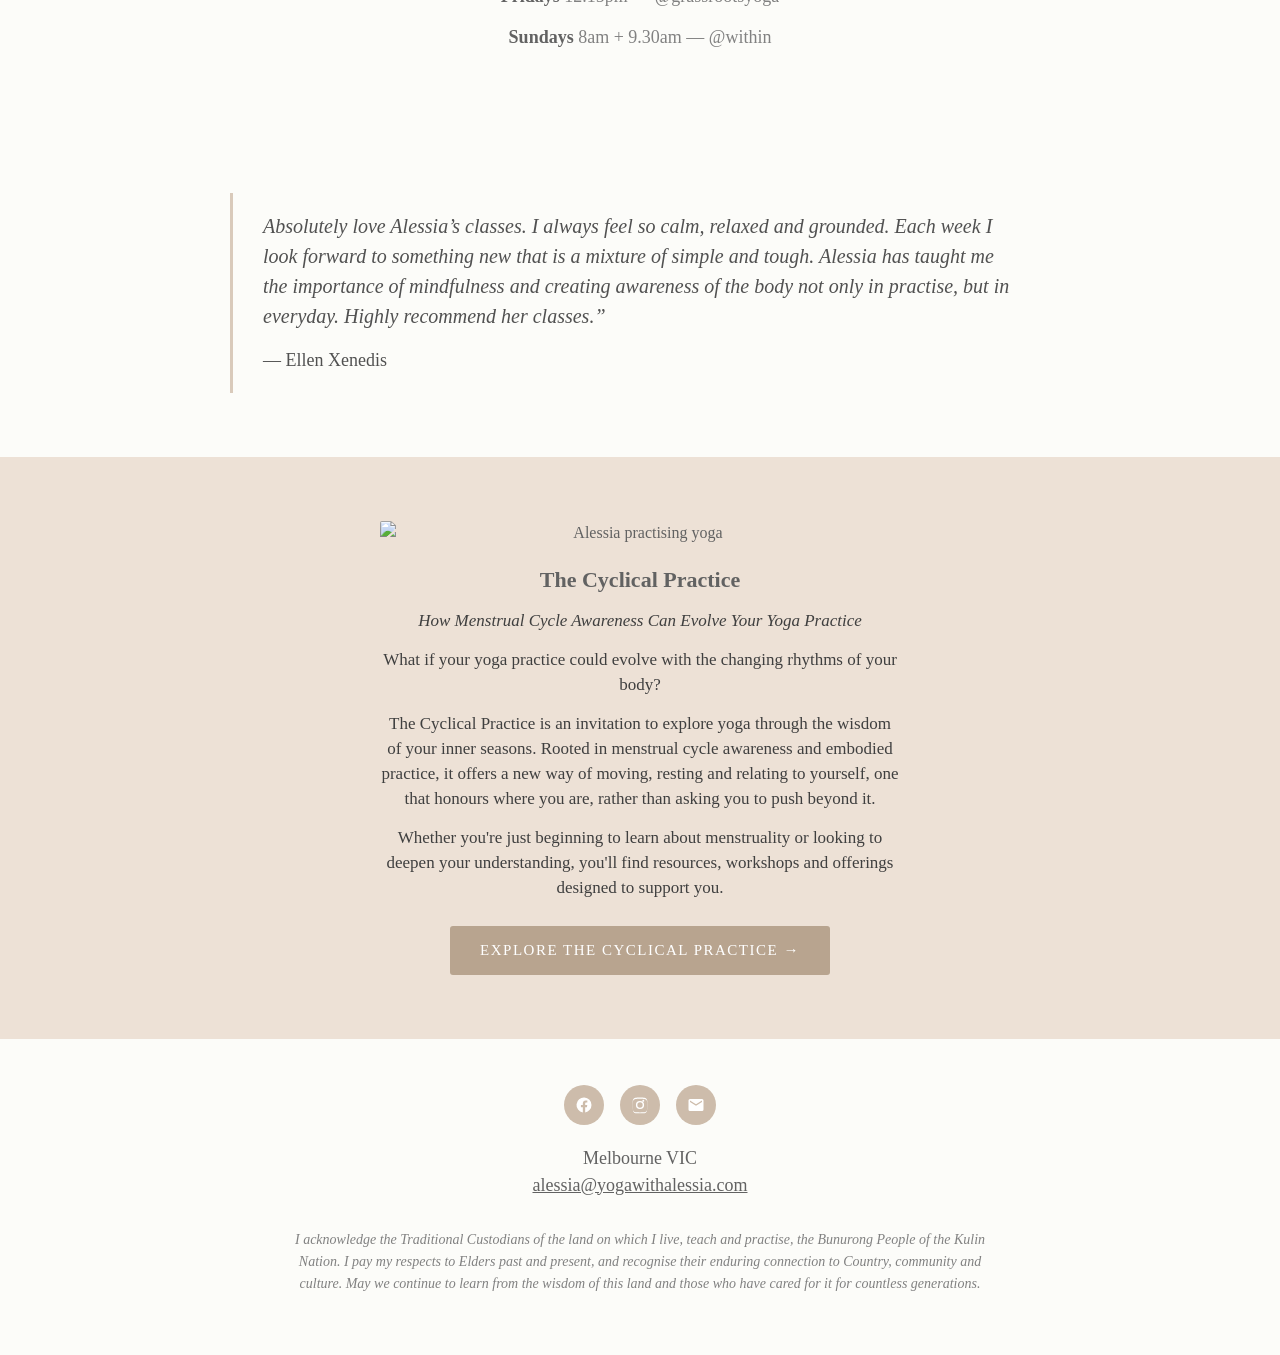
==== commit 4d4e13bd: "Add files via upload" ====
--- a/index.html
+++ b/index.html
@@ -156,9 +156,9 @@
         .then(function (d) {
           var el = document.querySelector(".hero");
           if (!el || !d || !d.src) return;
-          var src = String(d.src).replace(/["'()\s]/g, "");
+          var src = String(d.src).replace(/["\\]/g, "");
           el.style.backgroundImage =
-            "linear-gradient(180deg,rgba(40,32,26,.34) 0%,rgba(40,32,26,.10) 22%,rgba(40,32,26,0) 45%), url(" + src + ")";
+            'linear-gradient(180deg,rgba(40,32,26,.34) 0%,rgba(40,32,26,.10) 22%,rgba(40,32,26,0) 45%), url("' + src + '")';
           var h = /^\d{1,3}%$/.test(d.focus_h || "") ? d.focus_h : "50%";
           var v = /^\d{1,3}%$/.test(d.focus_v || "") ? d.focus_v : "30%";
           el.style.backgroundPosition = h + " " + v;
